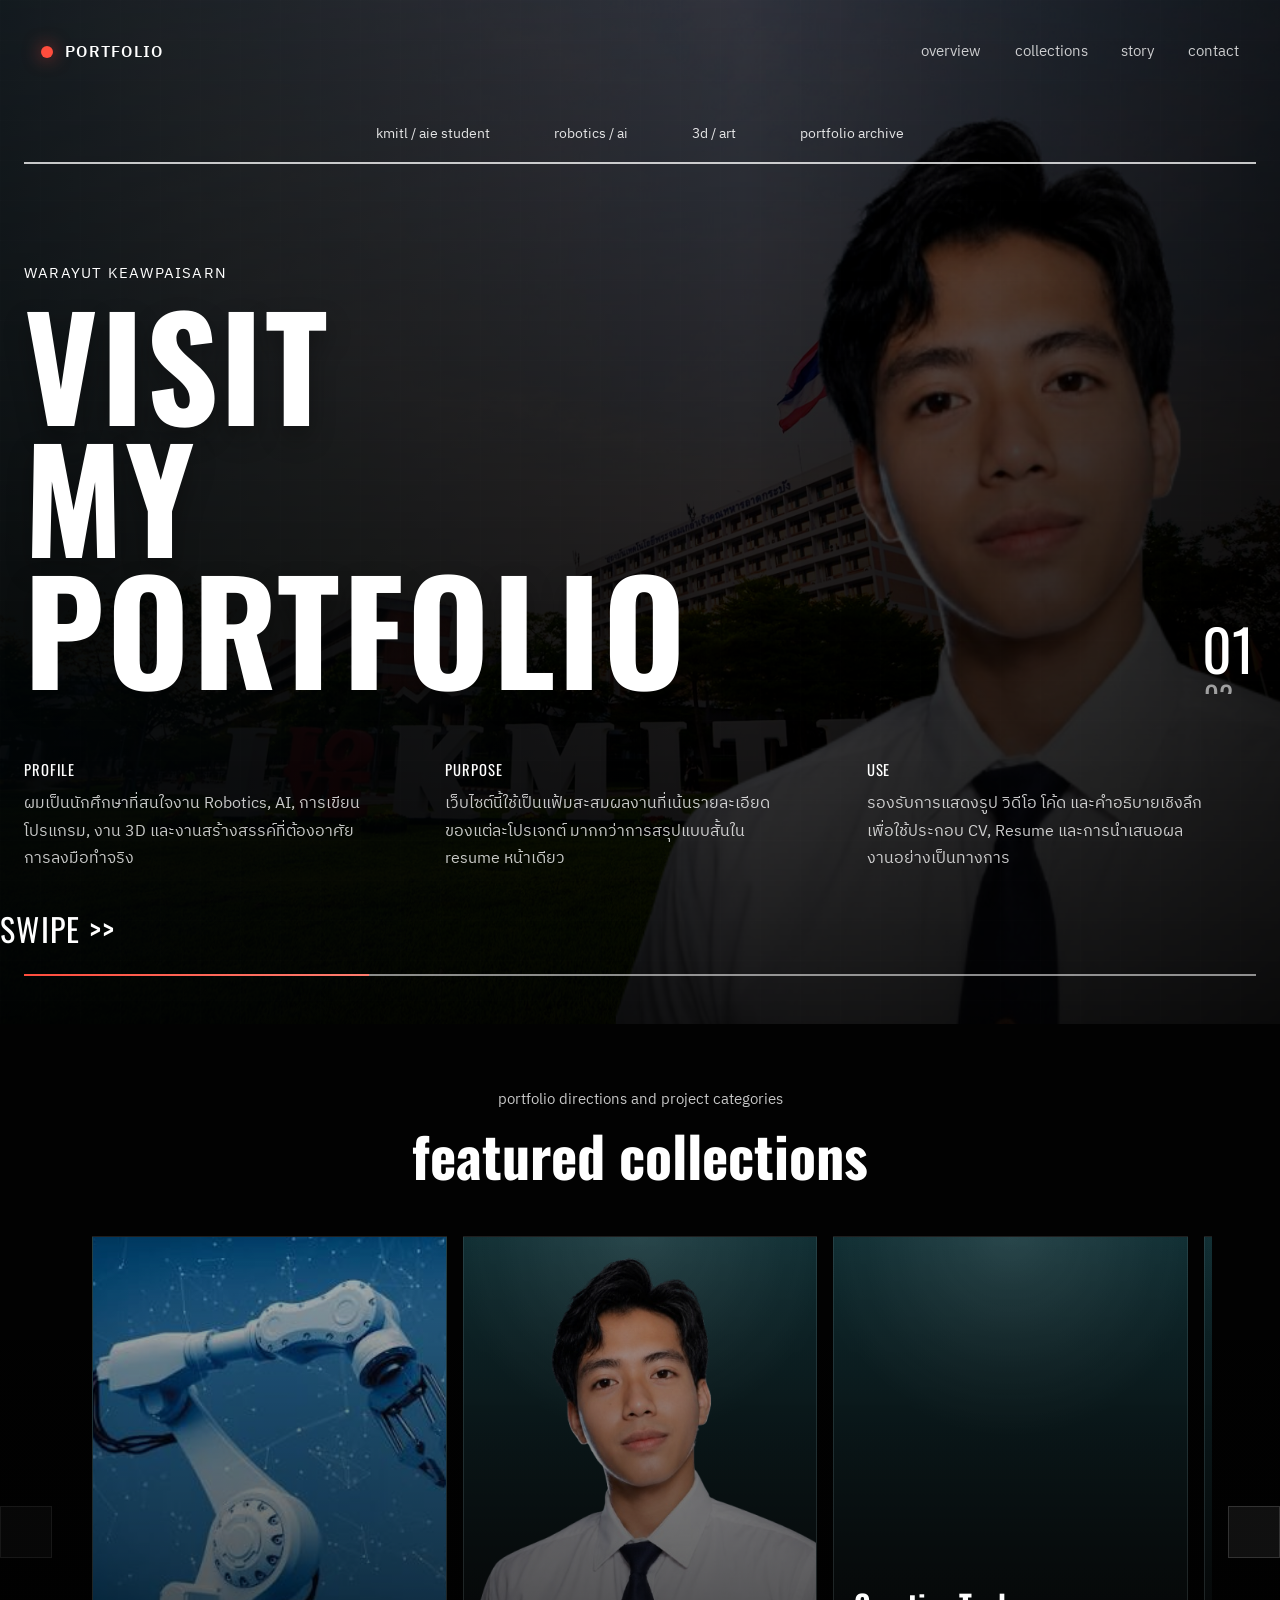
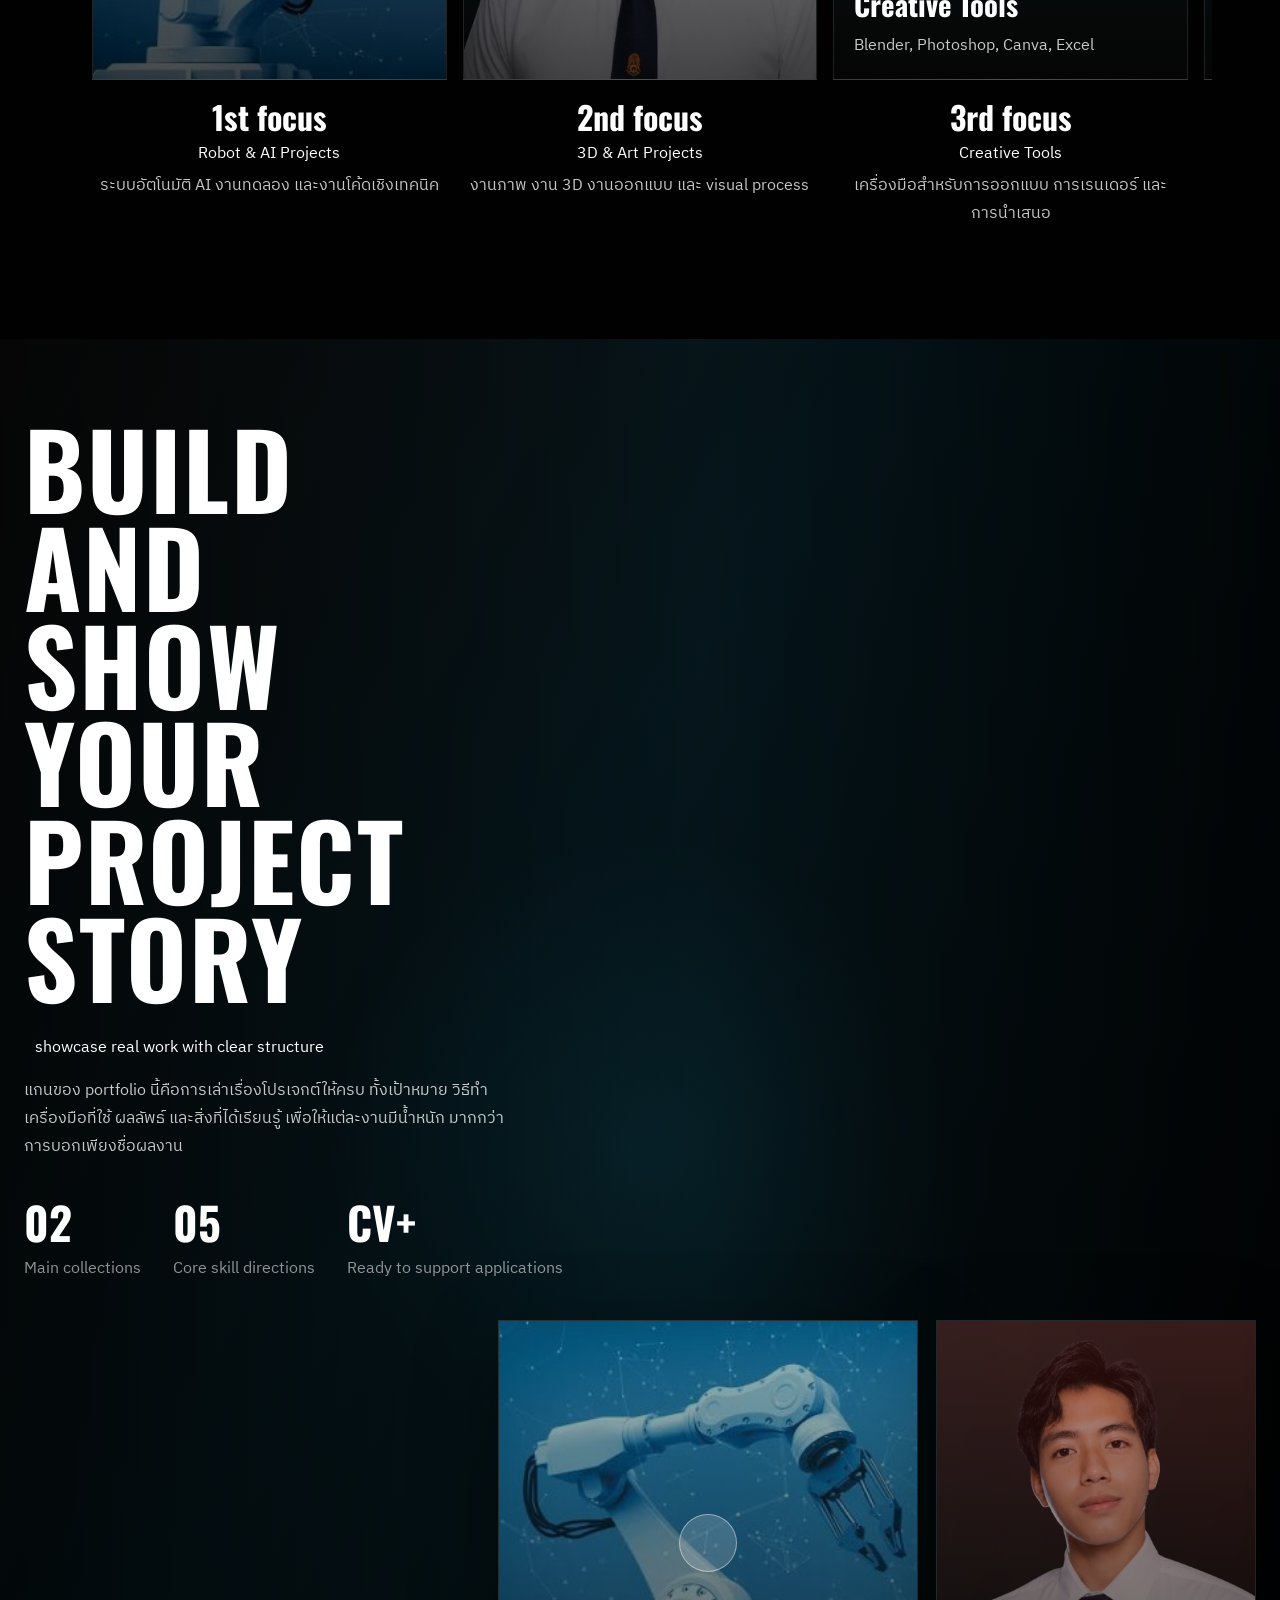
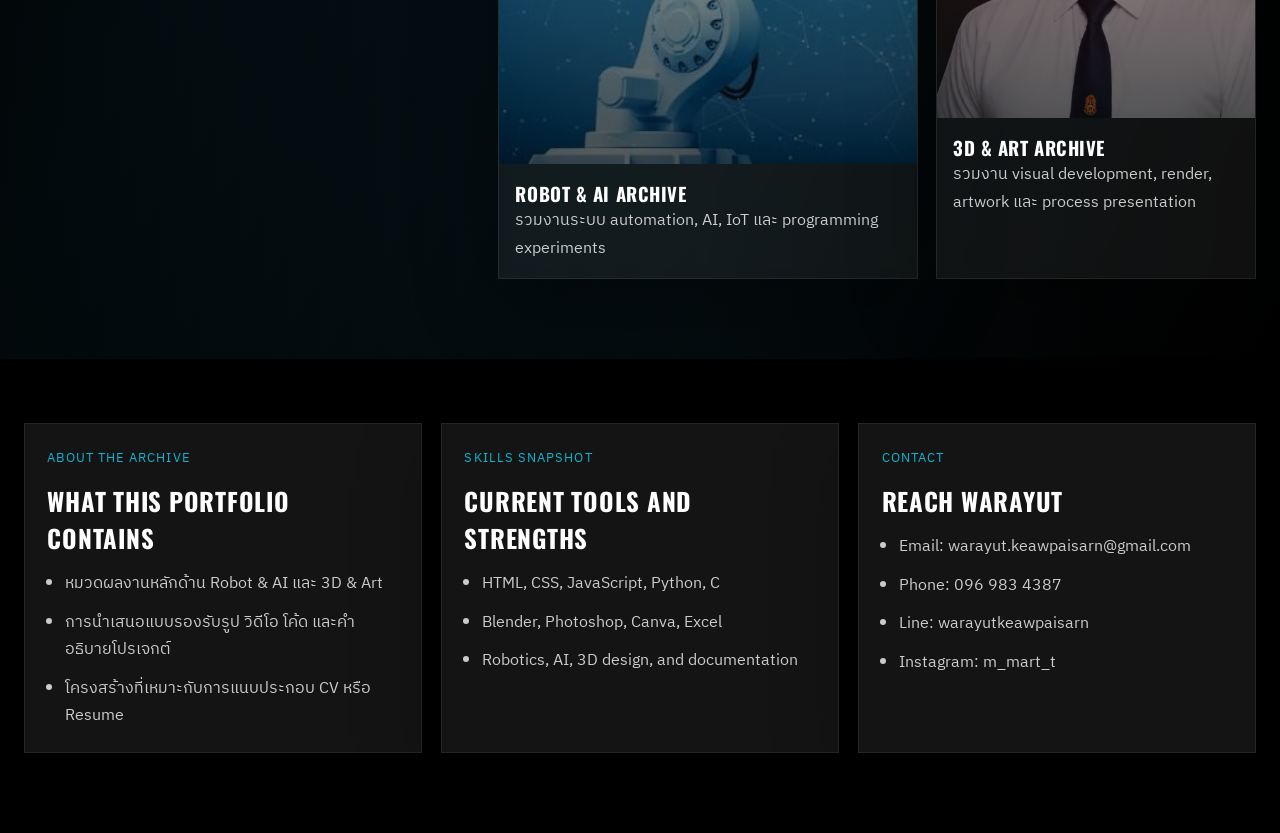
==== Portfolio/public/index.html @ 30a41abb "Add files via upload" ====
<!DOCTYPE html>
<html lang="en">
<head>
    <meta charset="UTF-8">
    <meta name="viewport" content="width=device-width, initial-scale=1.0">
    <meta
        name="description"
        content="Cinematic portfolio archive of Warayut Keawpaisarn featuring robotics, AI, coding, 3D, and creative work."
    >
    <link rel="preconnect" href="https://fonts.googleapis.com">
    <link rel="preconnect" href="https://fonts.gstatic.com" crossorigin>
    <link
        href="https://fonts.googleapis.com/css2?family=Oswald:wght@400;500;600;700&family=IBM+Plex+Sans+Thai:wght@300;400;500;600&display=swap"
        rel="stylesheet"
    >
    <link rel="stylesheet" href="https://unicons.iconscout.com/release/v4.0.8/css/line.css">
    <link rel="stylesheet" href="styles/portfolio-cinematic.css">
    <title>Portfolio | Warayut Keawpaisarn</title>
</head>
<body>
    <div class="page-shell">
        <header class="hero-nav">
            <a href="#hero" class="brand">
                <span class="brand-dot"></span>
                <span>PORTFOLIO</span>
            </a>

            <nav class="hero-links">
                <a href="#hero">overview</a>
                <a href="#collections">collections</a>
                <a href="#story">story</a>
                <a href="#contact">contact</a>
            </nav>
        </header>

        <main>
            <section class="hero-section" id="hero">
                <div class="hero-background">
                    <img src="assets/images/cover.png" alt="Portfolio cover for Warayut Keawpaisarn">
                </div>
                <div class="hero-overlay"></div>
                <div class="hero-noise"></div>

                <div class="hero-topline reveal">
                    <span>kmitl / aie student</span>
                    <span>robotics / ai</span>
                    <span>3d / art</span>
                    <span>portfolio archive</span>
                </div>

                <div class="hero-content">
                    <div class="hero-title reveal">
                        <p class="hero-kicker">Warayut Keawpaisarn</p>
                        <h1>VISIT<br>MY PORTFOLIO</h1>
                    </div>

                    <aside class="hero-index reveal reveal-delay" aria-label="Section index">
                        <div class="hero-index-window">
                            <div class="hero-index-track" id="heroIndexTrack">
                                <span class="hero-index-item is-active">01</span>
                                <span class="hero-index-item">02</span>
                                <span class="hero-index-item">03</span>
                                <span class="hero-index-item">04</span>
                            </div>
                        </div>
                    </aside>
                </div>

                <div class="hero-summary">
                    <article class="reveal">
                        <p class="mini-title">Profile</p>
                        <p>
                            ผมเป็นนักศึกษาที่สนใจงาน Robotics, AI, การเขียนโปรแกรม,
                            งาน 3D และงานสร้างสรรค์ที่ต้องอาศัยการลงมือทำจริง
                        </p>
                    </article>
                    <article class="reveal reveal-delay">
                        <p class="mini-title">Purpose</p>
                        <p>
                            เว็บไซต์นี้ใช้เป็นแฟ้มสะสมผลงานที่เน้นรายละเอียดของแต่ละโปรเจกต์
                            มากกว่าการสรุปแบบสั้นใน resume หน้าเดียว
                        </p>
                    </article>
                    <article class="reveal reveal-delay-2">
                        <p class="mini-title">Use</p>
                        <p>
                            รองรับการแสดงรูป วิดีโอ โค้ด และคำอธิบายเชิงลึก
                            เพื่อใช้ประกอบ CV, Resume และการนำเสนอผลงานอย่างเป็นทางการ
                        </p>
                    </article>
                </div>

                <a href="#collections" class="hero-swipe reveal">SWIPE &gt;&gt;</a>
                <div class="hero-progress reveal">
                    <span class="hero-progress-fill"></span>
                </div>
            </section>

            <section class="ranking-section" id="collections">
                <div class="section-caption reveal">
                    <p>portfolio directions and project categories</p>
                    <h2>featured collections</h2>
                </div>

                <div class="ranking-slider reveal">
                    <button class="slider-arrow slider-arrow-prev" type="button" id="rankPrev" aria-label="Previous collection">
                        <i class="uil uil-angle-left-b"></i>
                    </button>

                    <div class="ranking-viewport">
                        <div class="ranking-grid" id="rankingTrack">
                            <a href="Robot & AI Projects.html" class="rank-card">
                                <div class="rank-visual rank-visual-1">
                                    <img src="assets/images/robot-ai-projects.png" alt="Robot and AI project collection">
                                </div>
                                <div class="rank-copy">
                                    <strong>1st focus</strong>
                                    <span>Robot &amp; AI Projects</span>
                                    <p>ระบบอัตโนมัติ AI งานทดลอง และงานโค้ดเชิงเทคนิค</p>
                                </div>
                            </a>

                            <a href="3D & Art Projects.html" class="rank-card">
                                <div class="rank-visual rank-visual-2">
                                    <img src="assets/images/profile.png" alt="3D and art collection">
                                </div>
                                <div class="rank-copy">
                                    <strong>2nd focus</strong>
                                    <span>3D &amp; Art Projects</span>
                                    <p>งานภาพ งาน 3D งานออกแบบ และ visual process</p>
                                </div>
                            </a>

                            <article class="rank-card">
                                <div class="rank-visual rank-visual-3 rank-text-block">
                                    <div>
                                        <h3>Creative Tools</h3>
                                        <p>Blender, Photoshop, Canva, Excel</p>
                                    </div>
                                </div>
                                <div class="rank-copy">
                                    <strong>3rd focus</strong>
                                    <span>Creative Tools</span>
                                    <p>เครื่องมือสำหรับการออกแบบ การเรนเดอร์ และการนำเสนอ</p>
                                </div>
                            </article>

                            <article class="rank-card">
                                <div class="rank-visual rank-visual-4 rank-text-block">
                                    <div>
                                        <h3>Code &amp; Docs</h3>
                                        <p>HTML, CSS, JavaScript, Python, C</p>
                                    </div>
                                </div>
                                <div class="rank-copy">
                                    <strong>4th focus</strong>
                                    <span>Code &amp; Documentation</span>
                                    <p>เน้นการอธิบาย logic workflow และผลลัพธ์ของงาน</p>
                                </div>
                            </article>
                        </div>
                    </div>

                    <button class="slider-arrow slider-arrow-next" type="button" id="rankNext" aria-label="Next collection">
                        <i class="uil uil-angle-right-b"></i>
                    </button>
                </div>
            </section>

            <section class="story-section" id="story">
                <div class="story-background"></div>
                <div class="story-overlay"></div>

                <div class="story-copy reveal">
                    <h2>BUILD AND<br>SHOW YOUR<br>PROJECT STORY</h2>

                    <div class="story-point">
                        <i class="uil uil-play-circle"></i>
                        <span>showcase real work with clear structure</span>
                    </div>

                    <p>
                        แกนของ portfolio นี้คือการเล่าเรื่องโปรเจกต์ให้ครบ ทั้งเป้าหมาย วิธีทำ
                        เครื่องมือที่ใช้ ผลลัพธ์ และสิ่งที่ได้เรียนรู้ เพื่อให้แต่ละงานมีน้ำหนัก
                        มากกว่าการบอกเพียงชื่อผลงาน
                    </p>

                    <div class="story-metrics">
                        <div>
                            <strong>02</strong>
                            <span>Main collections</span>
                        </div>
                        <div>
                            <strong>05</strong>
                            <span>Core skill directions</span>
                        </div>
                        <div>
                            <strong>CV+</strong>
                            <span>Ready to support applications</span>
                        </div>
                    </div>
                </div>

                <div class="story-media">
                    <a href="Robot & AI Projects.html" class="media-card media-card-wide reveal reveal-delay">
                        <div class="media-thumb media-thumb-main">
                            <img src="assets/images/robot-ai-projects.png" alt="Robot and AI archive preview">
                            <span><i class="uil uil-play"></i></span>
                        </div>
                        <div class="media-text">
                            <h3>Robot &amp; AI Archive</h3>
                            <p>รวมงานระบบ automation, AI, IoT และ programming experiments</p>
                        </div>
                    </a>

                    <a href="3D & Art Projects.html" class="media-card reveal reveal-delay-2">
                        <div class="media-thumb media-thumb-side">
                            <img src="assets/images/profile.png" alt="3D and art archive preview">
                        </div>
                        <div class="media-text">
                            <h3>3D &amp; Art Archive</h3>
                            <p>รวมงาน visual development, render, artwork และ process presentation</p>
                        </div>
                    </a>
                </div>
            </section>

            <section class="details-section" id="contact">
                <div class="details-grid">
                    <article class="detail-panel reveal">
                        <p class="panel-kicker">about the archive</p>
                        <h3>What this portfolio contains</h3>
                        <ul>
                            <li>หมวดผลงานหลักด้าน Robot &amp; AI และ 3D &amp; Art</li>
                            <li>การนำเสนอแบบรองรับรูป วิดีโอ โค้ด และคำอธิบายโปรเจกต์</li>
                            <li>โครงสร้างที่เหมาะกับการแนบประกอบ CV หรือ Resume</li>
                        </ul>
                    </article>

                    <article class="detail-panel reveal reveal-delay">
                        <p class="panel-kicker">skills snapshot</p>
                        <h3>Current tools and strengths</h3>
                        <ul>
                            <li>HTML, CSS, JavaScript, Python, C</li>
                            <li>Blender, Photoshop, Canva, Excel</li>
                            <li>Robotics, AI, 3D design, and documentation</li>
                        </ul>
                    </article>

                    <article class="detail-panel reveal reveal-delay-2">
                        <p class="panel-kicker">contact</p>
                        <h3>Reach Warayut</h3>
                        <ul>
                            <li>Email: warayut.keawpaisarn@gmail.com</li>
                            <li>Phone: 096 983 4387</li>
                            <li>Line: warayutkeawpaisarn</li>
                            <li>Instagram: m_mart_t</li>
                        </ul>
                    </article>
                </div>
            </section>
        </main>
    </div>

    <script src="scripts/portfolio-cinematic.js"></script>
</body>
</html>
---- Portfolio/public/styles/portfolio-cinematic.css ----
:root {
    --bg: #040404;
    --surface: rgba(255, 255, 255, 0.06);
    --surface-soft: rgba(255, 255, 255, 0.08);
    --line: rgba(255, 255, 255, 0.18);
    --text: #ffffff;
    --muted: rgba(255, 255, 255, 0.78);
    --dim: rgba(255, 255, 255, 0.56);
    --accent: #ff4d3d;
    --accent-soft: #09b5d1;
    --shadow: 0 24px 80px rgba(0, 0, 0, 0.32);
    --max-width: 1240px;
}

* {
    box-sizing: border-box;
    margin: 0;
    padding: 0;
}

html {
    scroll-behavior: smooth;
}

body {
    font-family: "IBM Plex Sans Thai", sans-serif;
    background: var(--bg);
    color: var(--text);
    overflow-x: hidden;
}

a {
    color: inherit;
    text-decoration: none;
}

img {
    display: block;
    max-width: 100%;
}

ul {
    padding-left: 1.1rem;
}

.page-shell {
    background:
        linear-gradient(180deg, rgba(0, 0, 0, 0.22) 0%, rgba(0, 0, 0, 0.88) 54%, rgba(0, 0, 0, 1) 100%);
}

.hero-nav {
    width: min(var(--max-width), calc(100% - 3rem));
    position: fixed;
    top: 1.5rem;
    left: 50%;
    z-index: 20;
    transform: translateX(-50%);
    display: flex;
    justify-content: space-between;
    align-items: center;
    gap: 1.5rem;
    padding: 0.85rem 1rem;
    border: 1px solid transparent;
    transition: background 0.3s ease, border-color 0.3s ease, backdrop-filter 0.3s ease;
}

.hero-nav.is-scrolled {
    background: rgba(4, 4, 4, 0.44);
    border-color: rgba(255, 255, 255, 0.08);
    backdrop-filter: blur(12px);
}

.brand {
    display: inline-flex;
    align-items: center;
    gap: 0.75rem;
    font-weight: 600;
    letter-spacing: 0.08em;
}

.brand-dot {
    width: 12px;
    height: 12px;
    border-radius: 50%;
    background: var(--accent);
    box-shadow: 0 0 18px rgba(255, 77, 61, 0.7);
}

.hero-links {
    display: flex;
    align-items: center;
    gap: 2.1rem;
    font-size: 0.92rem;
    color: var(--muted);
}

.hero-links a {
    position: relative;
}

.hero-links a::after {
    content: "";
    position: absolute;
    left: 0;
    bottom: -0.35rem;
    width: 0;
    height: 2px;
    background: var(--accent);
    transition: width 0.25s ease;
}

.hero-links a:hover::after {
    width: 100%;
}

.hero-section {
    position: relative;
    min-height: 100vh;
    padding: 7.4rem 0 3rem;
    overflow: hidden;
}

.hero-background,
.hero-overlay,
.hero-noise {
    position: absolute;
    inset: 0;
}

.hero-background img {
    width: 100%;
    height: 100%;
    object-fit: cover;
    transform: scale(1.08);
    filter: saturate(1.05) contrast(1.04) brightness(0.7);
}

.hero-overlay {
    background:
        linear-gradient(180deg, rgba(0, 0, 0, 0.08) 0%, rgba(0, 0, 0, 0.44) 46%, rgba(0, 0, 0, 0.84) 100%),
        linear-gradient(90deg, rgba(2, 14, 20, 0.74) 0%, rgba(0, 0, 0, 0.14) 58%, rgba(0, 0, 0, 0.6) 100%);
}

.hero-noise {
    background-image:
        linear-gradient(rgba(255, 255, 255, 0.03) 1px, transparent 1px),
        linear-gradient(90deg, rgba(255, 255, 255, 0.03) 1px, transparent 1px);
    background-size: 40px 40px;
    opacity: 0.22;
}

.hero-topline,
.hero-content,
.hero-summary,
.hero-swipe,
.hero-progress,
.section-caption,
.ranking-grid,
.story-copy,
.story-media,
.details-grid {
    width: min(var(--max-width), calc(100% - 3rem));
    margin: 0 auto;
    position: relative;
    z-index: 2;
}

.hero-topline {
    display: flex;
    justify-content: center;
    gap: 4rem;
    padding-top: 0.2rem;
    padding-bottom: 1rem;
    color: rgba(255, 255, 255, 0.88);
    border-bottom: 2px solid rgba(255, 255, 255, 0.76);
    text-transform: lowercase;
    font-size: 0.9rem;
}

.hero-content {
    display: flex;
    justify-content: space-between;
    align-items: flex-end;
    gap: 1rem;
    padding-top: 6rem;
}

.hero-title h1,
.story-copy h2 {
    font-family: "Oswald", sans-serif;
    text-transform: uppercase;
    line-height: 0.94;
    letter-spacing: 0.02em;
}

.hero-kicker {
    display: inline-block;
    margin-bottom: 0.7rem;
    font-size: 0.95rem;
    letter-spacing: 0.08em;
    text-transform: uppercase;
}

.hero-title h1 {
    font-size: clamp(4.8rem, 11vw, 9.8rem);
    max-width: 7.2ch;
    text-shadow: 0 12px 26px rgba(0, 0, 0, 0.32);
}

.hero-index {
    display: flex;
    flex-direction: column;
    align-items: flex-end;
    font-family: "Oswald", sans-serif;
    line-height: 1;
}

.hero-index-window {
    height: 4.6rem;
    overflow: hidden;
    position: relative;
}

.hero-index-window::after {
    content: "";
    position: absolute;
    top: 2rem;
    left: calc(100% + 0.8rem);
    width: 72px;
    height: 2px;
    background: #fff;
}

.hero-index-track {
    display: flex;
    flex-direction: column;
    gap: 0.2rem;
    transition: transform 0.55s ease;
}

.hero-index-item {
    font-size: 1.8rem;
    color: rgba(255, 255, 255, 0.58);
    transition: color 0.3s ease, transform 0.3s ease, font-size 0.3s ease;
}

.hero-index-item.is-active {
    color: #fff;
    font-size: 3.6rem;
    transform: translateX(-0.1rem);
}

.hero-summary {
    display: grid;
    grid-template-columns: repeat(3, minmax(0, 1fr));
    gap: 2rem;
    padding-top: 4rem;
}

.hero-summary article {
    max-width: 340px;
}

.mini-title {
    margin-bottom: 0.65rem;
    font-family: "Oswald", sans-serif;
    font-size: 0.92rem;
    text-transform: uppercase;
    letter-spacing: 0.06em;
}

.hero-summary p:last-child,
.section-caption p,
.rank-copy p,
.media-text p,
.detail-panel li,
.story-copy p {
    color: var(--muted);
    line-height: 1.72;
}

.hero-swipe {
    display: inline-block;
    margin-top: 2rem;
    font-family: "Oswald", sans-serif;
    font-size: 2rem;
    letter-spacing: 0.04em;
}

.hero-progress {
    height: 2px;
    margin-top: 1.4rem;
    background: rgba(255, 255, 255, 0.54);
}

.hero-progress-fill {
    display: block;
    width: 28%;
    height: 100%;
    background: linear-gradient(90deg, var(--accent) 0%, #ff7d6f 100%);
    animation: progressPulse 4s ease-in-out infinite;
}

.ranking-section,
.details-section {
    padding: 4rem 0 5rem;
}

.section-caption {
    text-align: center;
    padding-bottom: 2.5rem;
}

.section-caption p {
    font-size: 0.92rem;
}

.section-caption h2 {
    font-family: "Oswald", sans-serif;
    font-size: clamp(2rem, 5vw, 3.5rem);
    text-transform: lowercase;
}

.ranking-slider {
    display: grid;
    grid-template-columns: auto 1fr auto;
    gap: 1rem;
    align-items: center;
}

.ranking-viewport {
    overflow: hidden;
}

.ranking-grid {
    display: grid;
    grid-auto-flow: column;
    grid-auto-columns: calc((100% - 2rem) / 3);
    gap: 1rem;
    transition: transform 0.45s ease;
}

.slider-arrow {
    width: 52px;
    height: 52px;
    border: 1px solid rgba(255, 255, 255, 0.14);
    background: rgba(255, 255, 255, 0.06);
    color: #fff;
    display: grid;
    place-items: center;
    cursor: pointer;
    transition: background 0.25s ease, transform 0.25s ease, opacity 0.25s ease;
}

.slider-arrow:hover {
    background: rgba(255, 255, 255, 0.14);
    transform: translateY(-2px);
}

.slider-arrow.is-disabled {
    opacity: 0.45;
    pointer-events: none;
}

.rank-card {
    display: block;
    transition: transform 0.28s ease;
}

.rank-card:hover {
    transform: translateY(-8px);
}

.rank-visual {
    position: relative;
    aspect-ratio: 0.8;
    border: 1px solid rgba(255, 255, 255, 0.08);
    background:
        linear-gradient(180deg, rgba(9, 181, 209, 0.18), rgba(0, 0, 0, 0.28)),
        radial-gradient(circle at top, rgba(255, 255, 255, 0.14), transparent 42%),
        #101010;
    overflow: hidden;
}

.rank-visual img {
    width: 100%;
    height: 100%;
    object-fit: cover;
    filter: brightness(0.75);
    transition: transform 0.5s ease;
}

.rank-card:hover .rank-visual img {
    transform: scale(1.06);
}

.rank-visual::after {
    content: "";
    position: absolute;
    inset: 0;
    background: linear-gradient(180deg, rgba(0, 0, 0, 0.04), rgba(0, 0, 0, 0.6));
}

.rank-text-block {
    display: grid;
    place-items: end start;
    padding: 1.25rem;
}

.rank-text-block div {
    position: relative;
    z-index: 1;
}

.rank-text-block h3 {
    font-family: "Oswald", sans-serif;
    font-size: 1.8rem;
    margin-bottom: 0.45rem;
}

.rank-text-block p {
    color: var(--muted);
}

.rank-copy {
    padding-top: 0.8rem;
    text-align: center;
}

.rank-copy strong {
    display: block;
    font-family: "Oswald", sans-serif;
    font-size: 2rem;
}

.rank-copy span {
    display: block;
    color: var(--text);
    margin-bottom: 0.35rem;
}

.story-section {
    position: relative;
    min-height: 760px;
    margin-top: 2rem;
    padding: 5rem 0;
    overflow: hidden;
}

.story-background,
.story-overlay {
    position: absolute;
    inset: 0;
}

.story-background {
    background:
        radial-gradient(circle at center, rgba(20, 126, 150, 0.22), transparent 30%),
        linear-gradient(120deg, #141414 0%, #07212a 40%, #060606 100%);
}

.story-overlay {
    background:
        linear-gradient(90deg, rgba(0, 0, 0, 0.74) 0%, rgba(0, 0, 0, 0.34) 55%, rgba(0, 0, 0, 0.78) 100%);
}

.story-copy,
.story-media {
    position: relative;
    z-index: 2;
}

.story-copy h2 {
    font-size: clamp(3.4rem, 9vw, 6.5rem);
    max-width: 7.5ch;
}

.story-point {
    display: flex;
    align-items: center;
    gap: 0.7rem;
    margin: 1.8rem 0 1rem;
    color: #fff;
}

.story-point i {
    font-size: 1.8rem;
}

.story-copy p {
    max-width: 480px;
}

.story-metrics {
    display: flex;
    flex-wrap: wrap;
    gap: 2rem;
    margin-top: 1.8rem;
}

.story-metrics strong {
    display: block;
    font-family: "Oswald", sans-serif;
    font-size: 2.8rem;
}

.story-metrics span {
    color: var(--dim);
}

.story-media {
    display: flex;
    justify-content: flex-end;
    gap: 1.1rem;
    margin-top: 2.4rem;
}

.media-card {
    width: min(320px, 100%);
    background: rgba(255, 255, 255, 0.06);
    border: 1px solid rgba(255, 255, 255, 0.08);
    backdrop-filter: blur(6px);
    box-shadow: var(--shadow);
    transition: transform 0.28s ease;
}

.media-card:hover {
    transform: translateY(-6px);
}

.media-card-wide {
    width: min(420px, 100%);
}

.media-thumb {
    position: relative;
    min-height: 220px;
    display: grid;
    place-items: center;
    overflow: hidden;
}

.media-thumb img {
    width: 100%;
    height: 100%;
    object-fit: cover;
    filter: brightness(0.72);
}

.media-thumb::after {
    content: "";
    position: absolute;
    inset: 0;
    background: linear-gradient(180deg, rgba(20, 189, 214, 0.18), rgba(0, 0, 0, 0.5));
}

.media-thumb-side::after {
    background: linear-gradient(180deg, rgba(255, 77, 61, 0.16), rgba(0, 0, 0, 0.48));
}

.media-thumb span {
    position: absolute;
    z-index: 1;
    width: 58px;
    height: 58px;
    display: grid;
    place-items: center;
    border-radius: 50%;
    background: rgba(255, 255, 255, 0.18);
    border: 1px solid rgba(255, 255, 255, 0.44);
}

.media-thumb i {
    font-size: 1.4rem;
}

.media-text {
    padding: 1rem;
}

.media-text h3,
.detail-panel h3 {
    font-family: "Oswald", sans-serif;
    text-transform: uppercase;
    letter-spacing: 0.03em;
}

.details-grid {
    display: grid;
    grid-template-columns: repeat(3, minmax(0, 1fr));
    gap: 1.2rem;
}

.detail-panel {
    padding: 1.4rem;
    background: var(--surface-soft);
    border: 1px solid rgba(255, 255, 255, 0.08);
    box-shadow: var(--shadow);
}

.panel-kicker {
    margin-bottom: 0.8rem;
    color: var(--accent-soft);
    text-transform: uppercase;
    letter-spacing: 0.08em;
    font-size: 0.84rem;
}

.detail-panel h3 {
    margin-bottom: 0.9rem;
    font-size: 1.55rem;
}

.detail-panel ul {
    display: grid;
    gap: 0.7rem;
}

.reveal {
    opacity: 0;
    transform: translateY(32px);
    transition: opacity 0.7s ease, transform 0.7s ease;
}

.reveal-delay {
    transition-delay: 0.12s;
}

.reveal-delay-2 {
    transition-delay: 0.24s;
}

.reveal.is-visible {
    opacity: 1;
    transform: translateY(0);
}

@keyframes progressPulse {
    0%, 100% {
        width: 28%;
    }
    50% {
        width: 34%;
    }
}

@media (max-width: 980px) {
    .hero-topline {
        gap: 1.4rem;
        flex-wrap: wrap;
        justify-content: flex-start;
    }

    .hero-summary,
    .details-grid {
        grid-template-columns: 1fr 1fr;
    }

    .ranking-grid {
        grid-auto-columns: calc((100% - 1rem) / 2);
    }

    .story-media {
        justify-content: flex-start;
        flex-wrap: wrap;
    }
}

@media (max-width: 760px) {
    .hero-nav,
    .hero-topline,
    .hero-content,
    .hero-summary,
    .hero-swipe,
    .hero-progress,
    .section-caption,
    .ranking-grid,
    .story-copy,
    .story-media,
    .details-grid {
        width: min(calc(100% - 2rem), 100%);
    }

    .hero-nav {
        top: 0.8rem;
        flex-direction: column;
        align-items: flex-start;
        padding: 0.8rem;
    }

    .hero-links {
        gap: 1rem;
        flex-wrap: wrap;
    }

    .hero-content {
        flex-direction: column;
        align-items: flex-start;
        padding-top: 3rem;
    }

    .hero-index {
        align-items: flex-start;
        margin-top: 1.2rem;
    }

    .hero-index-window::after {
        left: calc(100% + 0.5rem);
        width: 48px;
    }

    .hero-summary,
    .details-grid {
        grid-template-columns: 1fr;
    }

    .ranking-slider {
        grid-template-columns: 1fr;
    }

    .ranking-grid {
        grid-auto-columns: 100%;
    }

    .slider-arrow {
        width: 100%;
        height: 46px;
    }

    .story-section {
        min-height: auto;
    }
}
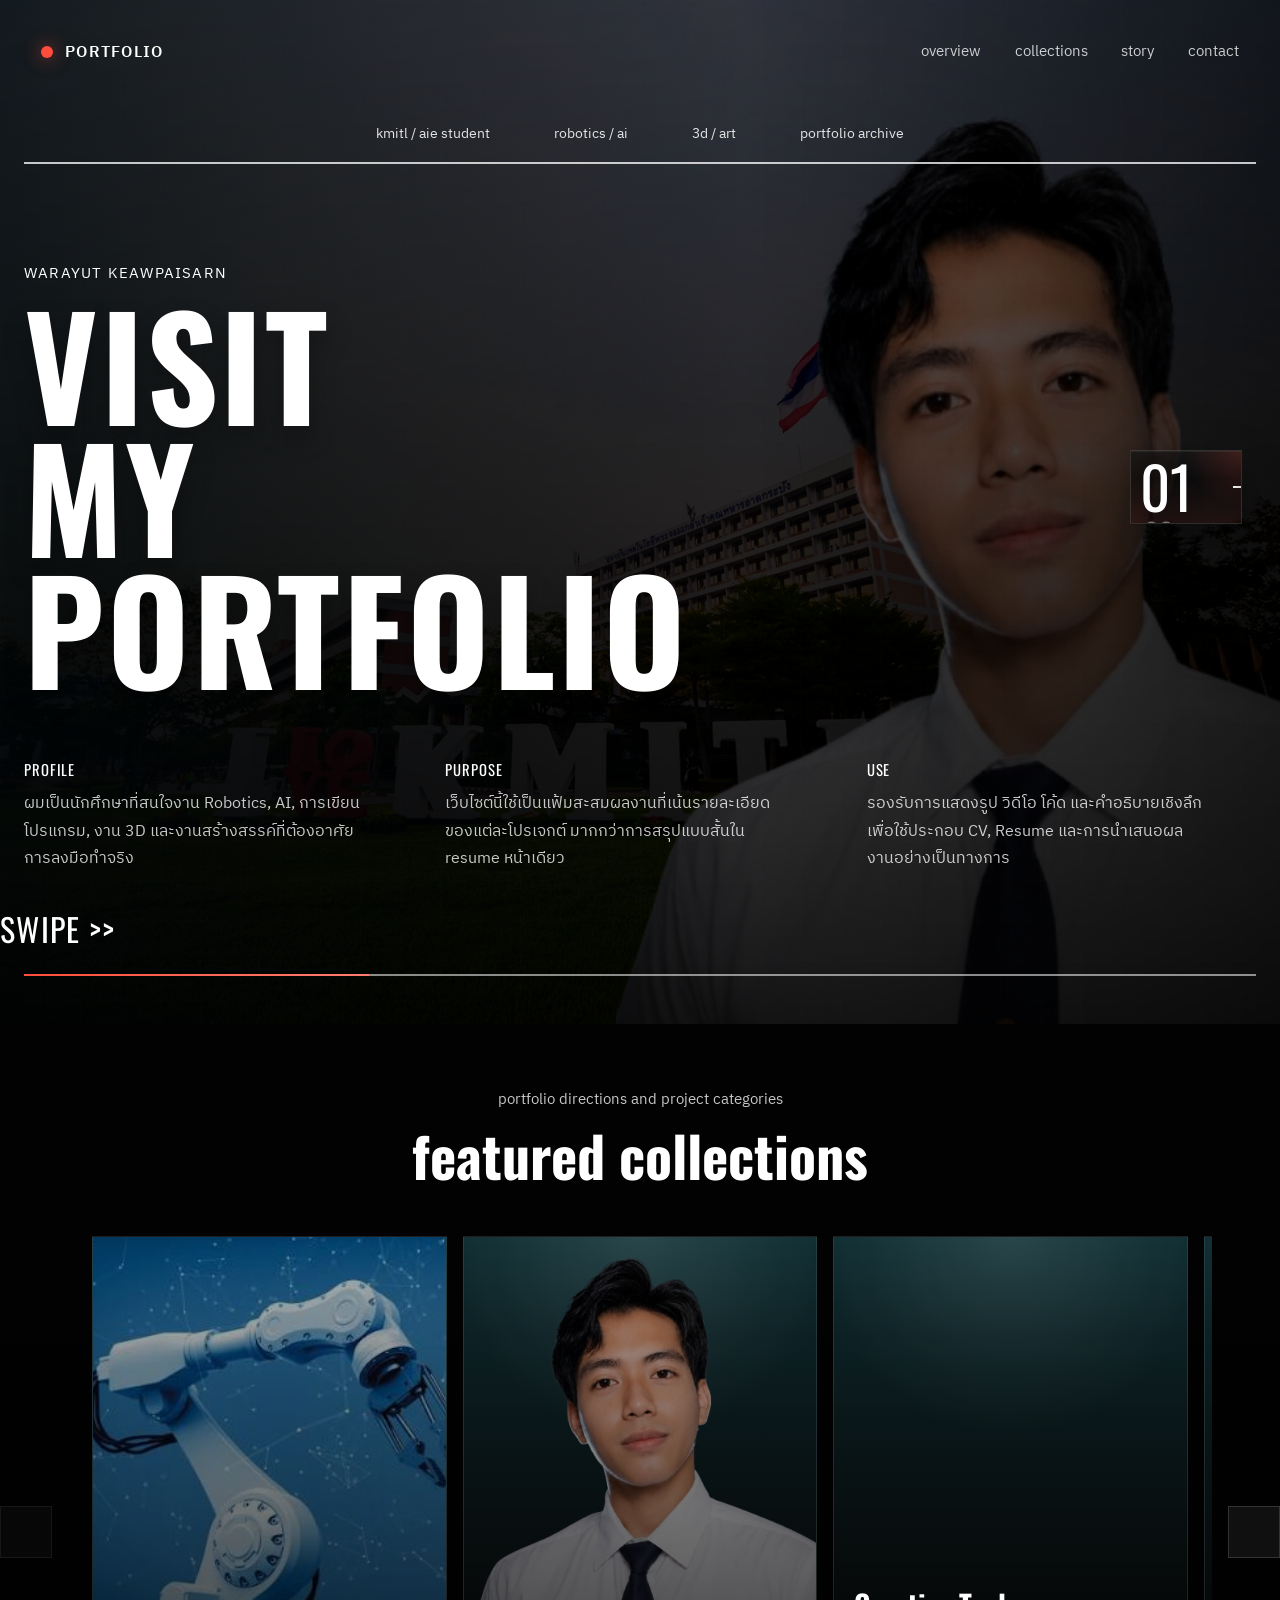
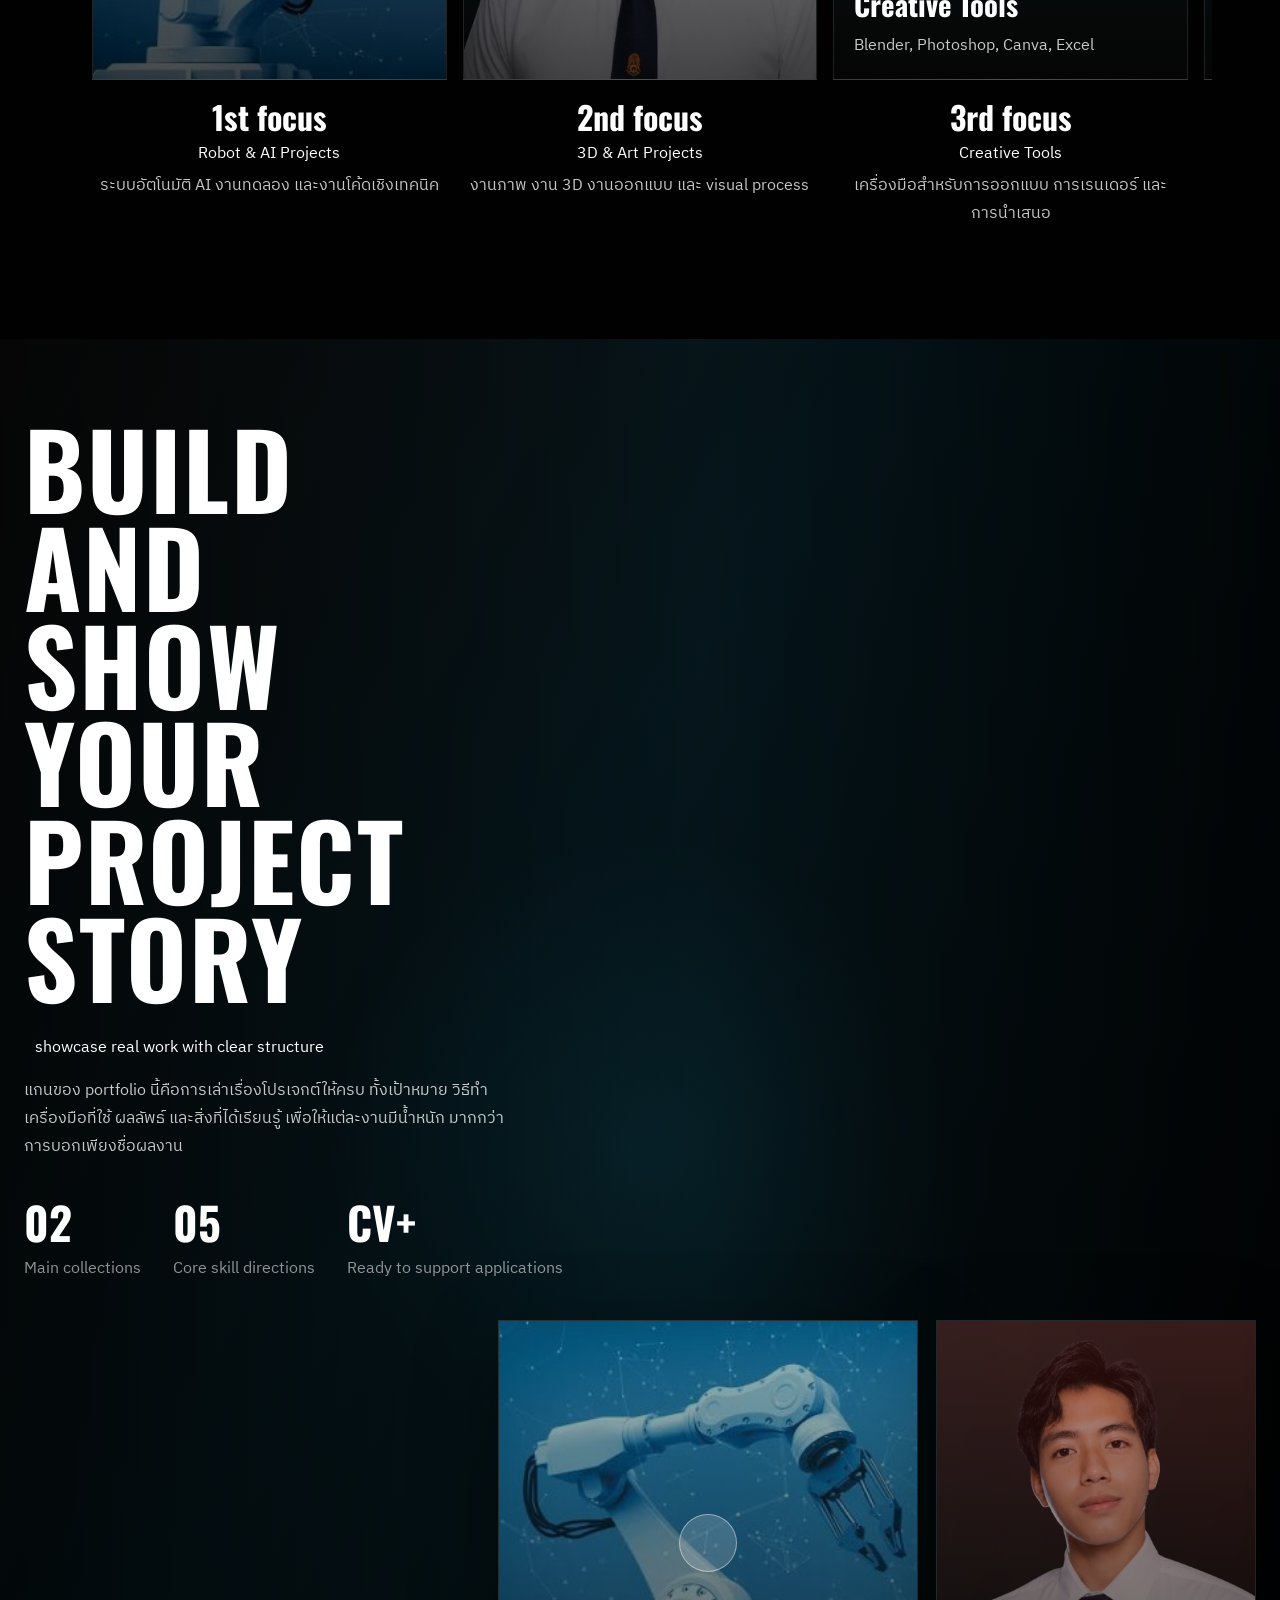
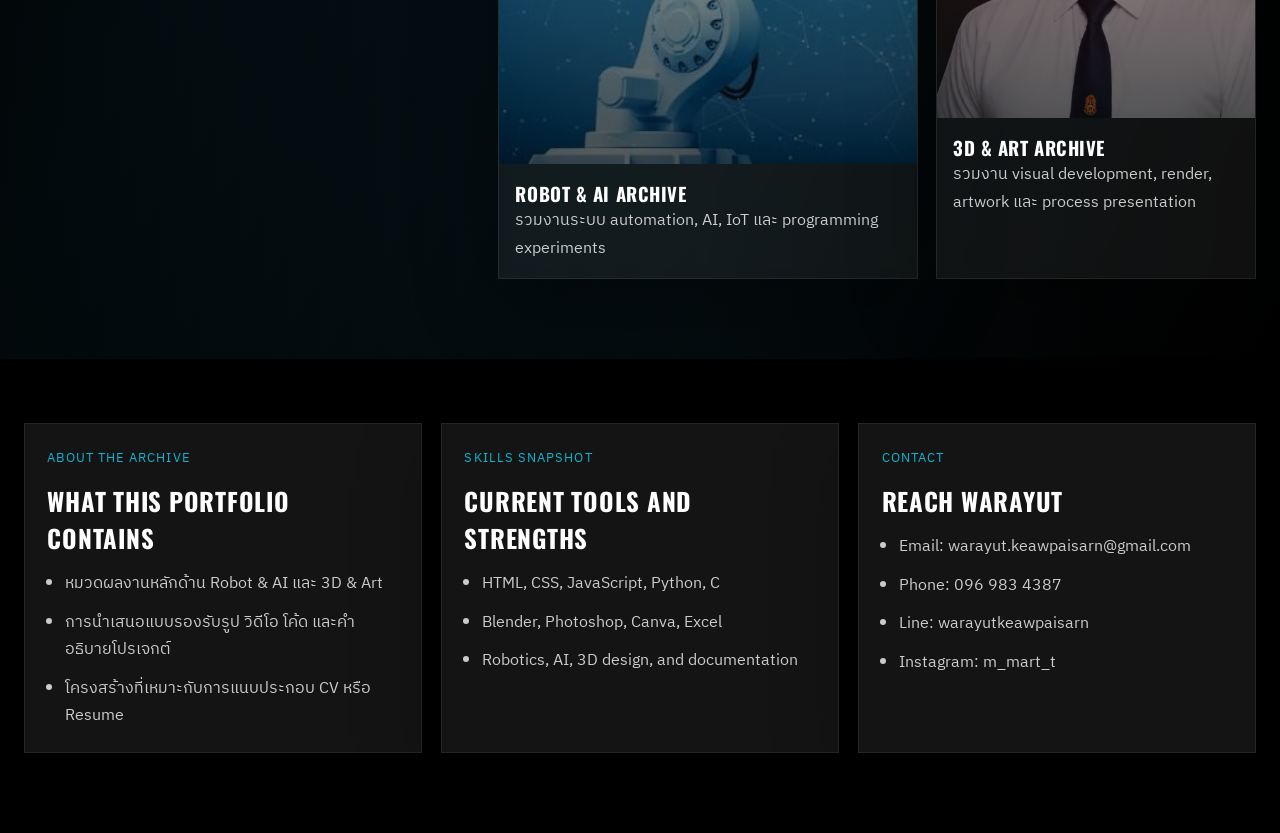
==== commit 2d0b055c: "Add files via upload" ====
--- a/Portfolio/public/index.html
+++ b/Portfolio/public/index.html
@@ -2,7 +2,9 @@
 <html lang="en">
 <head>
     <meta charset="UTF-8">
-    <meta name="viewport" content="width=device-width, initial-scale=1.0">
+    <meta name="viewport" content="width=device-width, initial-scale=1.0, viewport-fit=cover">
+    <meta name="theme-color" content="#040404">
+    <meta name="color-scheme" content="dark">
     <meta
         name="description"
         content="Cinematic portfolio archive of Warayut Keawpaisarn featuring robotics, AI, coding, 3D, and creative work."
@@ -25,7 +27,11 @@
                 <span>PORTFOLIO</span>
             </a>
 
-            <nav class="hero-links">
+            <button class="nav-toggle" type="button" id="navToggle" aria-expanded="false" aria-controls="heroLinks" aria-label="Toggle navigation">
+                <i class="uil uil-bars"></i>
+            </button>
+
+            <nav class="hero-links" id="heroLinks">
                 <a href="#hero">overview</a>
                 <a href="#collections">collections</a>
                 <a href="#story">story</a>
@@ -36,7 +42,7 @@
         <main>
             <section class="hero-section" id="hero">
                 <div class="hero-background">
-                    <img src="assets/images/cover.png" alt="Portfolio cover for Warayut Keawpaisarn">
+                    <img fetchpriority="high" decoding="async" src="assets/images/cover.png" alt="Portfolio cover for Warayut Keawpaisarn">
                 </div>
                 <div class="hero-overlay"></div>
                 <div class="hero-noise"></div>
@@ -54,7 +60,7 @@
                         <h1>VISIT<br>MY PORTFOLIO</h1>
                     </div>
 
-                    <aside class="hero-index reveal reveal-delay" aria-label="Section index">
+                    <aside class="hero-index reveal reveal-delay is-awake" id="heroIndex" aria-label="Section index">
                         <div class="hero-index-window">
                             <div class="hero-index-track" id="heroIndexTrack">
                                 <span class="hero-index-item is-active">01</span>
@@ -111,7 +117,7 @@
                         <div class="ranking-grid" id="rankingTrack">
                             <a href="Robot & AI Projects.html" class="rank-card">
                                 <div class="rank-visual rank-visual-1">
-                                    <img src="assets/images/robot-ai-projects.png" alt="Robot and AI project collection">
+                                    <img loading="lazy" decoding="async" src="assets/images/robot-ai-projects.png" alt="Robot and AI project collection">
                                 </div>
                                 <div class="rank-copy">
                                     <strong>1st focus</strong>
@@ -122,7 +128,7 @@
 
                             <a href="3D & Art Projects.html" class="rank-card">
                                 <div class="rank-visual rank-visual-2">
-                                    <img src="assets/images/profile.png" alt="3D and art collection">
+                                    <img loading="lazy" decoding="async" src="assets/images/profile.png" alt="3D and art collection">
                                 </div>
                                 <div class="rank-copy">
                                     <strong>2nd focus</strong>
@@ -204,7 +210,7 @@
                 <div class="story-media">
                     <a href="Robot & AI Projects.html" class="media-card media-card-wide reveal reveal-delay">
                         <div class="media-thumb media-thumb-main">
-                            <img src="assets/images/robot-ai-projects.png" alt="Robot and AI archive preview">
+                            <img loading="lazy" decoding="async" src="assets/images/robot-ai-projects.png" alt="Robot and AI archive preview">
                             <span><i class="uil uil-play"></i></span>
                         </div>
                         <div class="media-text">
@@ -215,7 +221,7 @@
 
                     <a href="3D & Art Projects.html" class="media-card reveal reveal-delay-2">
                         <div class="media-thumb media-thumb-side">
-                            <img src="assets/images/profile.png" alt="3D and art archive preview">
+                            <img loading="lazy" decoding="async" src="assets/images/profile.png" alt="3D and art archive preview">
                         </div>
                         <div class="media-text">
                             <h3>3D &amp; Art Archive</h3>
--- a/Portfolio/public/styles/portfolio-cinematic.css
+++ b/Portfolio/public/styles/portfolio-cinematic.css
@@ -20,6 +20,9 @@
 
 html {
     scroll-behavior: smooth;
+    /* keep anchored sections clear of the fixed nav when jumping */
+    scroll-padding-top: 6.5rem;
+    -webkit-text-size-adjust: 100%;
 }
 
 body {
@@ -27,6 +30,14 @@
     background: var(--bg);
     color: var(--text);
     overflow-x: hidden;
+    /* remove grey flash on tap (iOS/Android) */
+    -webkit-tap-highlight-color: transparent;
+}
+
+/* clear keyboard/screen-reader focus outline, accent-styled */
+:focus-visible {
+    outline: 2px solid var(--accent);
+    outline-offset: 3px;
 }
 
 a {
@@ -94,6 +105,17 @@
     color: var(--muted);
 }
 
+.nav-toggle {
+    display: none;
+    width: 46px;
+    height: 46px;
+    border: 1px solid rgba(255, 255, 255, 0.14);
+    background: rgba(255, 255, 255, 0.06);
+    color: #fff;
+    place-items: center;
+    cursor: pointer;
+}
+
 .hero-links a {
     position: relative;
 }
@@ -116,6 +138,7 @@
 .hero-section {
     position: relative;
     min-height: 100vh;
+    min-height: 100svh; /* avoids jump from mobile browser chrome */
     padding: 7.4rem 0 3rem;
     overflow: hidden;
 }
@@ -208,46 +231,110 @@
 }
 
 .hero-index {
+    position: fixed;
+    top: 50%;
+    right: clamp(1.2rem, 3vw, 2.6rem);
+    z-index: 12;
     display: flex;
     flex-direction: column;
     align-items: flex-end;
     font-family: "Oswald", sans-serif;
     line-height: 1;
+    transform: translateY(-50%);
+    transition:
+        opacity 0.42s ease,
+        transform 0.42s ease,
+        filter 0.42s ease;
 }
 
 .hero-index-window {
     height: 4.6rem;
+    min-width: 7rem;
     overflow: hidden;
     position: relative;
+    padding: 0.4rem 1.1rem 0.4rem 0.85rem;
+    border: 1px solid rgba(255, 255, 255, 0.14);
+    background: linear-gradient(180deg, rgba(8, 8, 8, 0.72), rgba(8, 8, 8, 0.38));
+    backdrop-filter: blur(12px);
+    box-shadow:
+        0 18px 44px rgba(0, 0, 0, 0.34),
+        inset 0 1px 0 rgba(255, 255, 255, 0.06);
+    animation: heroIndexFloat 4.8s ease-in-out infinite;
+}
+
+.hero-index.is-awake {
+    opacity: 1;
+    filter: blur(0);
+}
+
+.hero-index.is-idle {
+    opacity: 0;
+    transform: translateY(-50%) translateX(0.85rem) scale(0.96);
+    filter: blur(5px);
+    pointer-events: none;
+}
+
+.hero-index.is-section-change .hero-index-window {
+    animation: heroIndexWindowPulse 0.72s cubic-bezier(0.22, 1, 0.36, 1);
 }
 
 .hero-index-window::after {
     content: "";
     position: absolute;
-    top: 2rem;
-    left: calc(100% + 0.8rem);
-    width: 72px;
+    top: 50%;
+    left: calc(100% - 0.45rem);
+    width: 88px;
     height: 2px;
-    background: #fff;
+    background: linear-gradient(90deg, rgba(255, 255, 255, 0.92), rgba(255, 77, 61, 0.14));
+    transform: translateY(-50%);
+}
+
+.hero-index-window::before {
+    content: "";
+    position: absolute;
+    inset: 0;
+    background:
+        linear-gradient(180deg, rgba(255, 255, 255, 0.04), transparent 38%, rgba(255, 77, 61, 0.08)),
+        radial-gradient(circle at top right, rgba(255, 77, 61, 0.18), transparent 42%);
+    pointer-events: none;
+}
+
+.hero-index-hint {
+    margin-top: 0.7rem;
+    padding-right: 0.12rem;
+    color: rgba(255, 255, 255, 0.62);
+    font-size: 0.72rem;
+    letter-spacing: 0.16em;
+    text-transform: uppercase;
+    animation: heroIndexHintBlink 1.8s ease-in-out infinite;
 }
 
 .hero-index-track {
     display: flex;
     flex-direction: column;
     gap: 0.2rem;
-    transition: transform 0.55s ease;
+    transition: transform 0.7s cubic-bezier(0.22, 1, 0.36, 1);
+    will-change: transform;
 }
 
 .hero-index-item {
+    position: relative;
     font-size: 1.8rem;
     color: rgba(255, 255, 255, 0.58);
-    transition: color 0.3s ease, transform 0.3s ease, font-size 0.3s ease;
+    text-shadow: 0 8px 18px rgba(0, 0, 0, 0.24);
+    transition: color 0.35s ease, transform 0.35s ease, font-size 0.35s ease, opacity 0.35s ease;
 }
 
 .hero-index-item.is-active {
     color: #fff;
     font-size: 3.6rem;
-    transform: translateX(-0.1rem);
+    opacity: 1;
+    transform: translateX(-0.22rem) scale(1.02);
+    animation: heroIndexPulse 0.7s cubic-bezier(0.22, 1, 0.36, 1);
+}
+
+.hero-index-item:not(.is-active) {
+    opacity: 0.72;
 }
 
 .hero-summary {
@@ -644,11 +731,88 @@
     }
 }
 
+@keyframes heroIndexFloat {
+    0%, 100% {
+        transform: translateY(0);
+    }
+    50% {
+        transform: translateY(-0.35rem);
+    }
+}
+
+@keyframes heroIndexPulse {
+    0% {
+        transform: translateX(0.12rem) scale(0.94);
+    }
+    100% {
+        transform: translateX(-0.22rem) scale(1.02);
+    }
+}
+
+@keyframes heroIndexWindowPulse {
+    0% {
+        box-shadow:
+            0 0 0 rgba(255, 77, 61, 0),
+            0 18px 44px rgba(0, 0, 0, 0.34),
+            inset 0 1px 0 rgba(255, 255, 255, 0.06);
+    }
+    35% {
+        box-shadow:
+            0 0 0 10px rgba(255, 77, 61, 0.08),
+            0 22px 54px rgba(0, 0, 0, 0.4),
+            inset 0 1px 0 rgba(255, 255, 255, 0.1);
+    }
+    100% {
+        box-shadow:
+            0 0 0 rgba(255, 77, 61, 0),
+            0 18px 44px rgba(0, 0, 0, 0.34),
+            inset 0 1px 0 rgba(255, 255, 255, 0.06);
+    }
+}
+
+@keyframes heroIndexHintBlink {
+    0%, 100% {
+        opacity: 0.42;
+        transform: translateX(0);
+    }
+    50% {
+        opacity: 0.96;
+        transform: translateX(-0.12rem);
+    }
+}
+
+@keyframes heroIndexFloat {
+    0%, 100% {
+        transform: translateY(-50%);
+    }
+    50% {
+        transform: translateY(calc(-50% - 8px));
+    }
+}
+
+@keyframes heroIndexPulse {
+    0% {
+        transform: translateX(0.15rem) scale(0.92);
+        opacity: 0.4;
+    }
+    100% {
+        transform: translateX(-0.22rem) scale(1.02);
+        opacity: 1;
+    }
+}
+
 @media (max-width: 980px) {
+    .hero-nav {
+        width: min(var(--max-width), calc(100% - 2rem));
+        top: 1rem;
+    }
+
     .hero-topline {
-        gap: 1.4rem;
+        gap: 1rem;
         flex-wrap: wrap;
-        justify-content: flex-start;
+        justify-content: center;
+        padding-bottom: 0.85rem;
+        font-size: 0.84rem;
     }
 
     .hero-summary,
@@ -660,6 +824,23 @@
         grid-auto-columns: calc((100% - 1rem) / 2);
     }
 
+    .hero-summary {
+        gap: 1.2rem;
+        padding-top: 2.6rem;
+    }
+
+    .hero-summary article {
+        max-width: none;
+    }
+
+    .story-copy p {
+        max-width: 100%;
+    }
+
+    .story-media {
+        gap: 0.9rem;
+    }
+
     .story-media {
         justify-content: flex-start;
         flex-wrap: wrap;
@@ -667,14 +848,12 @@
 }
 
 @media (max-width: 760px) {
-    .hero-nav,
     .hero-topline,
     .hero-content,
     .hero-summary,
     .hero-swipe,
     .hero-progress,
     .section-caption,
-    .ranking-grid,
     .story-copy,
     .story-media,
     .details-grid {
@@ -682,26 +861,67 @@
     }
 
     .hero-nav {
-        top: 0.8rem;
+        width: calc(100% - 1rem);
+        top: 0.5rem;
+        align-items: center;
+        padding: 0.7rem 0.8rem;
+        gap: 0.8rem;
+    }
+
+    .nav-toggle {
+        display: grid;
+        margin-left: auto;
+    }
+
+    .hero-links {
+        position: absolute;
+        top: calc(100% + 0.5rem);
+        left: 0;
+        right: 0;
+        display: none;
         flex-direction: column;
-        align-items: flex-start;
-        padding: 0.8rem;
-    }
-
-    .hero-links {
-        gap: 1rem;
-        flex-wrap: wrap;
+        align-items: stretch;
+        gap: 0.2rem;
+        padding: 0.45rem;
+        background: rgba(5, 5, 5, 0.92);
+        border: 1px solid rgba(255, 255, 255, 0.08);
+        backdrop-filter: blur(12px);
+    }
+
+    .hero-links.is-open {
+        display: flex;
+    }
+
+    .hero-links a {
+        padding: 0.85rem 0.9rem;
+        border-bottom: 1px solid rgba(255, 255, 255, 0.06);
+    }
+
+    .hero-links a:last-child {
+        border-bottom: none;
+    }
+
+    .hero-topline {
+        justify-content: flex-start;
+        gap: 0.7rem 1rem;
+        font-size: 0.78rem;
+        line-height: 1.4;
+        border-bottom-width: 1px;
     }
 
     .hero-content {
         flex-direction: column;
         align-items: flex-start;
-        padding-top: 3rem;
+        padding-top: 2rem;
+        gap: 1.25rem;
     }
 
     .hero-index {
+        position: static;
         align-items: flex-start;
-        margin-top: 1.2rem;
+        margin-top: 0;
+        transform: none;
+        animation: none;
     }
 
     .hero-index-window::after {
@@ -709,13 +929,35 @@
         width: 48px;
     }
 
+    .hero-title h1 {
+        font-size: clamp(3.3rem, 18vw, 5.8rem);
+        max-width: 5.8ch;
+    }
+
+    .hero-kicker {
+        font-size: 0.78rem;
+    }
+
     .hero-summary,
     .details-grid {
         grid-template-columns: 1fr;
     }
 
+    .hero-swipe {
+        font-size: 1.45rem;
+        margin-top: 1.4rem;
+    }
+
+    .ranking-section,
+    .details-section,
+    .story-section {
+        padding-top: 3rem;
+        padding-bottom: 3.4rem;
+    }
+
     .ranking-slider {
         grid-template-columns: 1fr;
+        gap: 0.65rem;
     }
 
     .ranking-grid {
@@ -727,7 +969,304 @@
         height: 46px;
     }
 
+    .slider-arrow-prev {
+        order: 2;
+    }
+
+    .ranking-viewport {
+        order: 1;
+    }
+
+    .slider-arrow-next {
+        order: 3;
+    }
+
+    .rank-copy strong {
+        font-size: 1.6rem;
+    }
+
+    .story-copy h2 {
+        font-size: clamp(2.7rem, 15vw, 4.5rem);
+        line-height: 0.98;
+    }
+
+    .story-point {
+        margin: 1.2rem 0 0.8rem;
+    }
+
+    .story-metrics {
+        gap: 1rem 1.4rem;
+    }
+
+    .story-metrics strong {
+        font-size: 2.1rem;
+    }
+
+    .media-card,
+    .media-card-wide {
+        width: 100%;
+    }
+
+    .media-thumb {
+        min-height: 200px;
+    }
+
+    .detail-panel {
+        padding: 1.1rem;
+    }
+
     .story-section {
         min-height: auto;
     }
 }
+
+@media (max-width: 480px) {
+    .hero-nav {
+        width: calc(100% - 0.75rem);
+        top: 0.35rem;
+    }
+
+    .hero-section {
+        min-height: auto;
+        padding-top: 6.2rem;
+        padding-bottom: 2.2rem;
+    }
+
+    .hero-topline,
+    .hero-content,
+    .hero-summary,
+    .hero-swipe,
+    .hero-progress,
+    .section-caption,
+    .story-copy,
+    .story-media,
+    .details-grid {
+        width: calc(100% - 1.1rem);
+    }
+
+    .hero-topline span:nth-child(4) {
+        display: none;
+    }
+
+    .hero-summary {
+        gap: 1rem;
+        padding-top: 2rem;
+    }
+
+    .hero-summary article,
+    .detail-panel,
+    .media-text,
+    .rank-copy {
+        font-size: 0.94rem;
+    }
+
+    .hero-index-item {
+        font-size: 1.4rem;
+    }
+
+    .hero-index-item.is-active {
+        font-size: 2.8rem;
+    }
+
+    .hero-index-window {
+        height: 3.6rem;
+        min-width: 0;
+        padding: 0.2rem 0.85rem 0.2rem 0.45rem;
+    }
+
+    .section-caption h2 {
+        font-size: 2.1rem;
+    }
+
+    .media-thumb {
+        min-height: 176px;
+    }
+}
+
+/* =====================================================
+   MOBILE UX ENHANCEMENTS
+   (keeps the same cinematic mood & tone as desktop)
+   ===================================================== */
+
+/* Bigger, comfortable tap target for the menu button */
+.nav-toggle {
+    width: 48px;
+    height: 48px;
+    border-radius: 4px;
+    transition: background 0.2s ease, transform 0.15s ease;
+    touch-action: manipulation;
+}
+
+.nav-toggle:active {
+    transform: scale(0.94);
+    background: rgba(255, 255, 255, 0.12);
+}
+
+.nav-toggle i {
+    font-size: 1.35rem;
+    transition: transform 0.25s ease;
+}
+
+.nav-toggle[aria-expanded="true"] i {
+    transform: rotate(90deg);
+}
+
+/* Slider pagination dots (mobile only, created by JS) */
+.slider-dots {
+    display: none;
+    justify-content: center;
+    align-items: center;
+    gap: 0.5rem;
+    margin-top: 1.1rem;
+}
+
+.slider-dots button {
+    width: 8px;
+    height: 8px;
+    padding: 0;
+    border: none;
+    border-radius: 50%;
+    background: rgba(255, 255, 255, 0.28);
+    cursor: pointer;
+    transition: width 0.3s ease, background 0.3s ease;
+    touch-action: manipulation;
+}
+
+.slider-dots button.is-active {
+    width: 22px;
+    border-radius: 6px;
+    background: var(--accent);
+}
+
+/* Touch devices: replace hover-only feedback with press feedback,
+   and clear any "stuck" hover state after a tap. */
+@media (hover: none) {
+    .rank-card:hover,
+    .media-card:hover,
+    .slider-arrow:hover {
+        transform: none;
+    }
+
+    .rank-card:hover .rank-visual img {
+        transform: none;
+    }
+
+    .hero-links a::after {
+        display: none;
+    }
+
+    .rank-card:active {
+        transform: translateY(-3px) scale(0.99);
+    }
+
+    .rank-card:active .rank-visual img {
+        transform: scale(1.04);
+    }
+
+    .media-card:active,
+    .detail-panel:active {
+        transform: translateY(-3px);
+    }
+
+    .rank-card,
+    .media-card,
+    .detail-panel {
+        transition: transform 0.2s ease;
+    }
+}
+
+/* Make whole cards feel tappable + smooth dragging on the slider */
+.rank-card,
+.media-card {
+    -webkit-tap-highlight-color: transparent;
+}
+
+.ranking-viewport {
+    touch-action: pan-y; /* allow vertical page scroll, we handle horizontal */
+    cursor: grab;
+}
+
+.ranking-viewport.is-dragging {
+    cursor: grabbing;
+}
+
+.ranking-grid.is-dragging {
+    transition: none; /* 1:1 finger tracking while dragging */
+}
+
+@media (max-width: 760px) {
+    /* Swipe + dots replace the stacked full-width arrows on phones */
+    .slider-arrow {
+        display: none;
+    }
+
+    .ranking-slider {
+        grid-template-columns: 1fr;
+    }
+
+    .slider-dots {
+        display: flex;
+    }
+
+    /* Respect the notch / home-indicator safe areas */
+    .hero-nav {
+        top: calc(0.5rem + env(safe-area-inset-top));
+    }
+
+    .hero-topline,
+    .hero-content,
+    .hero-summary,
+    .hero-swipe,
+    .hero-progress,
+    .section-caption,
+    .story-copy,
+    .story-media,
+    .details-grid {
+        padding-left: env(safe-area-inset-left);
+        padding-right: env(safe-area-inset-right);
+    }
+
+    /* Comfortable line length + readable body text on small screens */
+    .hero-summary p:last-child,
+    .detail-panel li,
+    .media-text p,
+    .rank-copy p {
+        font-size: 0.96rem;
+        line-height: 1.75;
+    }
+
+    /* Hero swipe hint as a clear, tappable pill */
+    .hero-swipe {
+        display: inline-flex;
+        align-items: center;
+        gap: 0.4rem;
+        padding: 0.55rem 1.1rem;
+        border: 1px solid rgba(255, 255, 255, 0.22);
+        border-radius: 999px;
+        background: rgba(255, 255, 255, 0.05);
+    }
+}
+
+/* Honour users who prefer less motion */
+@media (prefers-reduced-motion: reduce) {
+    html {
+        scroll-behavior: auto;
+    }
+
+    *,
+    *::before,
+    *::after {
+        animation-duration: 0.001ms !important;
+        animation-iteration-count: 1 !important;
+        transition-duration: 0.001ms !important;
+    }
+
+    .reveal {
+        opacity: 1;
+        transform: none;
+    }
+
+    .hero-background img {
+        transform: scale(1.08) !important;
+    }
+}
